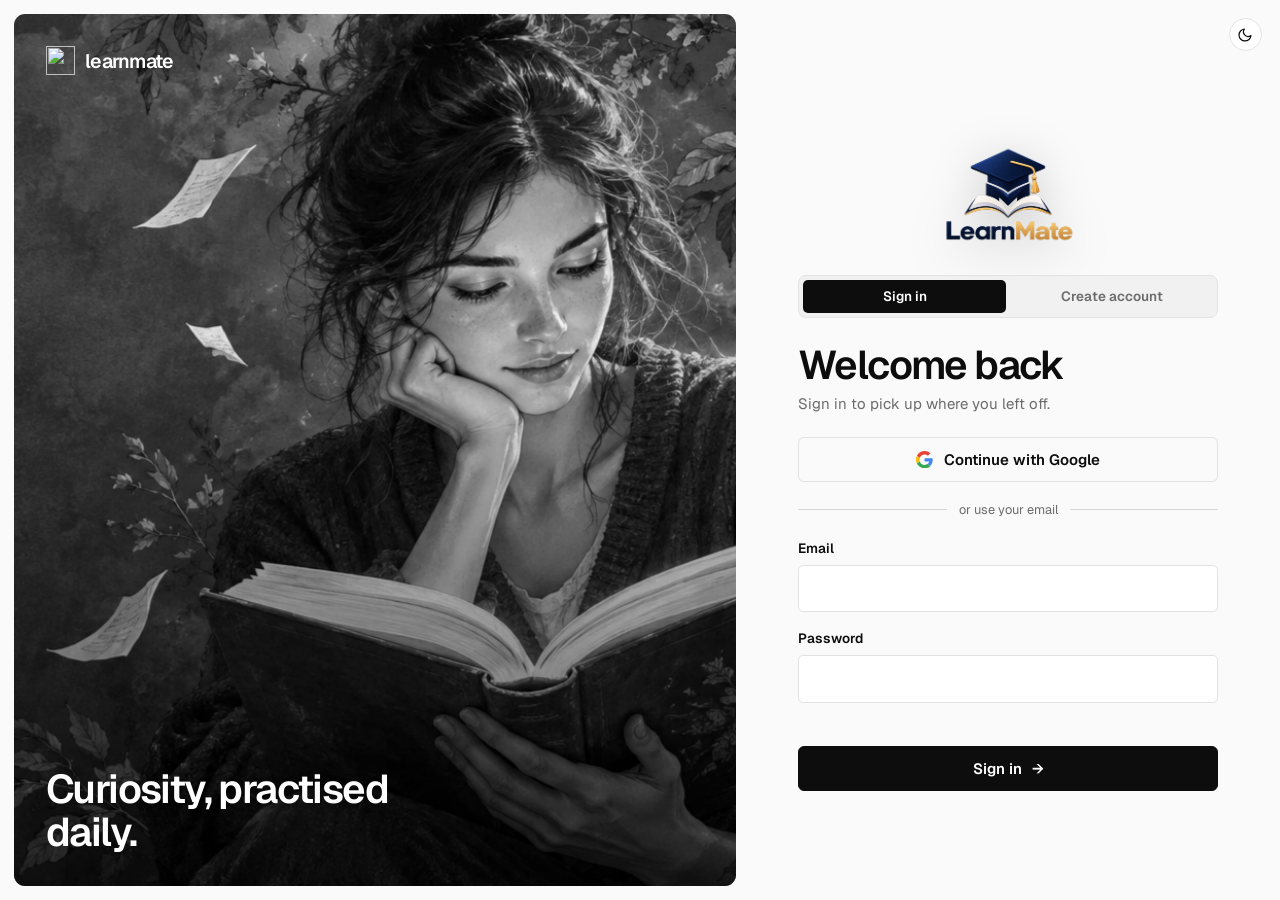
==== app.html @ 54945e50 "my fork for the webapp" ====
<!doctype html>
<html lang="en" data-theme="adult">
<head>
<meta charset="utf-8"><meta name="viewport" content="width=device-width,initial-scale=1">
<title>LearnMate</title>
<link rel="preconnect" href="https://fonts.googleapis.com"><link rel="preconnect" href="https://fonts.gstatic.com" crossorigin>
<link href="https://fonts.googleapis.com/css2?family=Bricolage+Grotesque:opsz,wght@12..96,500..800&family=Fredoka:wght@500..700&family=Geist:wght@400..700&family=Nunito:wght@600;700;800&display=swap" rel="stylesheet">
<link rel="stylesheet" href="themes.css">
<link rel="icon" type="image/png" href="assets/logo-mark.png">
<script src="theme.js"></script>
<script src="auth.js"></script>
<script>{const m=location.hash.match(/lm=([^&]+)/);if(m){try{Auth.adopt(JSON.parse(decodeURIComponent(m[1])))}catch(e){}history.replaceState(null,'',location.pathname)}}
const S=Auth.current();if(!S)location.replace('auth.html');else document.documentElement.dataset.theme=S.ageGroup;</script>
<style>
header{position:sticky;top:0;z-index:20;padding:12px 0}
header .wrap{display:flex;align-items:center;justify-content:space-between;gap:14px;padding:10px 14px;border-radius:calc(var(--r) * 1.2)}
[data-theme=adult] header{background:#fafafaee;backdrop-filter:blur(10px);border-bottom:1px solid var(--line);padding:0}[data-theme=adult] header .wrap{border:0;box-shadow:none;background:none;padding:14px 0;border-radius:0}
nav{display:flex;gap:4px}nav a{padding:.45em .9em;border-radius:99px;text-decoration:none;font-weight:600;font-size:.92em;color:var(--mute)}nav a:hover{color:var(--ink);background:var(--soft)}[data-theme=adult] nav a{border-radius:6px}
.right{display:flex;align-items:center;gap:10px}
details{position:relative}summary{list-style:none;cursor:pointer;display:flex;align-items:center;gap:8px}summary::-webkit-details-marker{display:none}
.av{width:38px;height:38px;border-radius:50%;display:grid;place-items:center;font:700 1em var(--fh);background:var(--acc);color:var(--on);overflow:hidden}
[data-theme=kids] .av{background:#ffc83d;color:var(--ink);border:3px solid var(--ink)}[data-theme=teen] .av{background:linear-gradient(135deg,var(--acc),var(--acc2))}.av img{width:100%;height:100%;object-fit:cover}
.menu{position:absolute;right:0;top:calc(100% + 10px);width:250px;padding:16px;z-index:30;background:var(--surf)}[data-theme=teen] .menu{background:#fffffff0}
.menu b{display:block}.menu small{color:var(--mute);display:block;margin-bottom:12px;overflow-wrap:anywhere}.menu .btn{width:100%;margin-top:12px}
.preview{margin:6px 0 18px;padding:12px 16px;display:flex;align-items:center;gap:14px;flex-wrap:wrap;font-weight:600;font-size:.9em}.preview .seg{flex:0 1 330px}
.hero{display:grid;grid-template-columns:1.1fr .9fr;overflow:hidden;margin-bottom:22px;min-height:300px}
.hero .txt{padding:clamp(24px,4vw,48px);display:flex;flex-direction:column;justify-content:center;gap:16px}
.hero h1{font-size:clamp(32px,4.6vw,56px);max-width:13ch}.hero p{color:var(--mute);max-width:40ch}
.hero .pic{position:relative;min-height:240px}.hero .pic img{position:absolute;inset:0;width:100%;height:100%;object-fit:cover}
[data-theme=adult] .hero .txt{padding:0}[data-theme=adult] .preview{margin-top:18px}[data-theme=adult] .hero{background:none;border:0;grid-template-columns:1fr 1fr;gap:40px;align-items:center}[data-theme=adult] .hero .pic{border-radius:10px;overflow:hidden;height:340px}
/* cursor sway: the hero photo leans toward the pointer */
.hero .pic{transform-style:preserve-3d;will-change:transform;transition:transform .16s cubic-bezier(.2,.7,.3,1)}
.hero .pic img,.hero .pic svg{will-change:transform;transition:transform .22s cubic-bezier(.2,.7,.3,1)}
[data-theme=adult] .hero h1{font-size:clamp(36px,5.4vw,68px);max-width:11ch}
[data-theme=teen] .hero .pic:before{content:"";position:absolute;inset:0;z-index:1;background:linear-gradient(90deg,#fffa,transparent 40%)}
[data-theme=kids] .hero{background:#fff}[data-theme=kids] .pic{background:#2f9bff;border-left:3px solid var(--ink)}[data-theme=kids] .pic svg{position:absolute;inset:8% 10%;width:80%;height:84%}
.tiles{display:grid;grid-template-columns:repeat(3,1fr);gap:18px;margin-bottom:22px}
.tile{display:flex;flex-direction:column;gap:4px;padding:22px;text-decoration:none;border-radius:var(--r);border:var(--bw) solid var(--line);background:var(--surf);box-shadow:var(--sh);backdrop-filter:blur(var(--blur));transition:transform .15s}
.tile:hover{transform:translateY(-3px)}.tile svg{width:34px;height:34px;fill:none;stroke:currentColor;stroke-width:1.8;stroke-linejoin:round;stroke-linecap:round;margin-bottom:10px}
.tile b{font:var(--hw) 1.3em var(--fh);letter-spacing:var(--ht)}.tile small{color:var(--mute);font-size:.92em}
[data-theme=adult] .tile{background:none}[data-theme=adult] .tile:hover{background:#fff}
[data-theme=teen] .tile svg{stroke:var(--acc)}
[data-theme=kids] .tile{min-height:170px;justify-content:flex-end;color:var(--ink)}[data-theme=kids] .tile svg{width:56px;height:56px;stroke:var(--ink);stroke-width:2.4;margin-bottom:auto}[data-theme=kids] .tile small{color:var(--ink);opacity:.8}
[data-theme=kids] .tile:nth-child(1){background:#bfe3ff}[data-theme=kids] .tile:nth-child(2){background:#c8f4cf}[data-theme=kids] .tile:nth-child(3){background:#e2d3ff}
[data-theme=kids] .tile:hover{transform:translateY(-4px) rotate(-1deg)}
.stk{display:flex;gap:8px;flex-wrap:wrap}
.grid{display:grid;grid-template-columns:1.25fr 1fr;gap:22px;align-items:stretch}#buddy{display:flex;flex-direction:column}#buddy .chat{flex:1;height:auto;min-height:340px}[data-theme=kids] #circles{background:#efe6ff}.col{display:grid;gap:22px}
.pad{padding:clamp(18px,2.6vw,28px)}.card h2{font-size:1.45em;margin-bottom:4px}.card .sub{color:var(--mute);font-size:.92em;margin-bottom:16px}
.chat{height:340px;overflow:auto;display:flex;flex-direction:column;gap:12px;padding:4px 2px 12px}
.m{max-width:86%;padding:.7em 1em;border-radius:calc(var(--r) * .75);font-size:.95em}
.m.u{align-self:flex-end;background:var(--acc);color:var(--on)}[data-theme=teen] .m.u{background:linear-gradient(120deg,var(--acc),#a257ff)}
.m.b{align-self:flex-start;background:var(--soft);border:var(--bw) solid var(--line)}[data-theme=kids] .m.b{background:#e6f3ff}
.send{display:flex;gap:10px}.send input{flex:1;font:inherit;color:var(--ink);background:var(--surf);border:var(--bw) solid var(--line);border-radius:calc(var(--r) * .7);padding:.75em 1em;min-width:0}
[data-theme=teen] .send input{border-radius:99px;background:#fffc;border-color:#fff}[data-theme=kids] .send input{border-radius:99px}
.send input:focus{outline:0;border-color:var(--acc)}
.tabs{margin-bottom:16px}.ex h3{font-size:1.25em;margin-bottom:6px}.ex p{color:var(--mute);font-size:.93em}
.prompt{margin:14px 0;padding:14px 16px;border-radius:calc(var(--r) * .6);background:var(--soft);border-left:4px solid var(--acc);font-weight:600}[data-theme=kids] .prompt{background:#e9fbe9;border:3px solid var(--ink);border-left-width:3px}
.bar{height:8px;border-radius:9px;background:var(--soft);border:var(--bw) solid var(--line);overflow:hidden;margin:14px 0 6px}[data-theme=kids] .bar{height:16px}
.bar i{display:block;height:100%;background:var(--acc);transition:width .5s}[data-theme=teen] .bar i{background:linear-gradient(90deg,var(--acc),var(--acc2))}[data-theme=kids] .bar i{background:#3bc47e}
.meta{display:flex;justify-content:space-between;color:var(--mute);font-size:.85em;margin-bottom:14px}
.circle{display:flex;align-items:center;justify-content:space-between;gap:14px;padding:14px 0;border-top:1px solid color-mix(in srgb,var(--ink) 12%,transparent)}.circle:first-of-type{border-top:0}
.circle b{display:block;line-height:1.3}.circle small{color:var(--mute)}.circle .btn{padding:.5em 1em;font-size:.88em;flex:none}
.circle .btn[aria-pressed=true]{background:transparent;color:var(--acc);border:var(--bw) solid var(--acc);box-shadow:none}
.grid{grid-template-columns:minmax(0,720px);justify-content:center}.col{display:contents}.win-on{animation:in .25s ease}@keyframes in{from{opacity:0;transform:translateY(8px)}}
nav a[aria-current=true]{background:var(--acc);color:var(--on)}[data-theme=teen] nav a[aria-current=true]{background:#fff;color:var(--acc)}[data-theme=kids] nav a[aria-current=true]{background:var(--acc2);color:#fff}
.brand-mark{width:34px;height:34px;object-fit:contain;display:block}
@media(max-width:900px){.tiles{grid-template-columns:1fr}[data-theme=kids] .tile{min-height:0;flex-direction:row;align-items:center;flex-wrap:wrap;gap:4px 14px}[data-theme=kids] .tile svg{width:40px;height:40px;margin:0}nav{display:flex!important;gap:0}nav a{padding:.4em .6em;font-size:.8em}.brand{font-size:1.1em}.grid,.hero,[data-theme=adult] .hero{grid-template-columns:1fr}nav{display:none}.hero h1{max-width:none}[data-theme=kids] .pic{border-left:0;border-top:3px solid var(--ink)}}
</style>
</head>
<body>
<header><div class="wrap card">
  <a class="brand" href="app.html"><img src="assets/logo-mark.png" alt="" class="brand-mark" aria-hidden="true">learnmate</a>
  <nav aria-label="Windows"><a href="#home" data-w="home">Home</a><a href="#buddy" data-w="buddy">Buddy</a><a href="#practice" data-w="practice">Practice</a><a href="#circles" data-w="circles">Circles</a></nav>
  <div class="right"><button class="theme-toggle" data-theme-toggle type="button" aria-pressed="false" aria-label="Switch to dark mode" title="Dark mode"><svg class="ic-moon" viewBox="0 0 24 24" aria-hidden="true"><path d="M21 12.8A9 9 0 1 1 11.2 3a7 7 0 0 0 9.8 9.8Z"/></svg><svg class="ic-sun" viewBox="0 0 24 24" aria-hidden="true"><circle cx="12" cy="12" r="4"/><path d="M12 2v2M12 20v2M4.9 4.9l1.4 1.4M17.7 17.7l1.4 1.4M2 12h2M20 12h2M4.9 19.1l1.4-1.4M17.7 6.3l1.4-1.4"/></svg></button><details><summary aria-label="Account menu"><span class="av" id="av"></span></summary>
    <div class="menu card"><b id="mn"></b><small id="me"></small><span class="chip" id="mg"></span>
      <button class="btn ghost" id="out" type="button">Sign out</button></div></details></div>
</div></header>

<main class="wrap" style="padding-bottom:64px">
  <div class="card preview" id="preview" hidden><span>Admin preview</span>
    <div class="seg" role="group" aria-label="Preview as"><button data-g="kids">Under 10</button><button data-g="teen">10 to 19</button><button data-g="adult">20+</button></div></div>

  <section class="hero card" id="home" aria-labelledby="hi">
    <div class="txt"><h1 id="hi"></h1><p id="sub"></p>
      <div class="stk"><a class="btn" href="#buddy" data-w="buddy" id="cta"></a></div></div>
    <div class="pic" aria-hidden="true">
      <img class="art-adult" src="assets/hero-wide.webp" alt=""><img class="art-teen" src="assets/astronaut-generated.webp" alt="">
      <svg class="art-kids" viewBox="0 0 200 200"><path d="M40 52 62 20l22 28M116 48l22-28 22 32" fill="#ffc83d" stroke="#2b2350" stroke-width="5" stroke-linejoin="round"/><ellipse cx="100" cy="112" rx="78" ry="74" fill="#ffc83d" stroke="#2b2350" stroke-width="5"/><circle cx="72" cy="98" r="24" fill="#fff" stroke="#2b2350" stroke-width="5"/><circle cx="128" cy="98" r="24" fill="#fff" stroke="#2b2350" stroke-width="5"/><circle cx="76" cy="100" r="10" fill="#2b2350"/><circle cx="124" cy="100" r="10" fill="#2b2350"/><path d="M88 128h24l-12 18z" fill="#ff5d3a" stroke="#2b2350" stroke-width="5" stroke-linejoin="round"/><path d="M60 168q40 22 80 0" fill="none" stroke="#2b2350" stroke-width="5" stroke-linecap="round"/></svg>
    </div>
  </section>

  <section class="tiles" id="tiles" aria-label="Where to go">
    <a class="tile" href="#buddy" data-w="buddy"><svg viewBox="0 0 24 24"><path d="M4 5h16v11H9l-5 4z"/></svg><b></b><small></small></a>
    <a class="tile" href="#practice" data-w="practice"><svg viewBox="0 0 24 24"><path d="M13 3 5 14h6l-1 7 8-11h-6z"/></svg><b></b><small></small></a>
    <a class="tile" href="#circles" data-w="circles"><svg viewBox="0 0 24 24"><circle cx="8" cy="9" r="3"/><circle cx="17" cy="10" r="2.5"/><path d="M2 20c0-4 3-6 6-6s6 2 6 6M15 15c3-1 7 0 7 5"/></svg><b></b><small></small></a>
  </section>

  <div class="grid">
    <section class="card pad" id="buddy" aria-labelledby="bt">
      <h2 id="bt"></h2><p class="sub" id="bs"></p>
      <div class="chat" id="chat" aria-live="polite"></div>
      <form class="send" id="sendf"><input id="q" aria-label="Your question" autocomplete="off"><button class="btn" type="submit" id="sendb"></button></form>
    </section>
    <div class="col">
      <section class="card pad" id="practice" aria-labelledby="pt">
        <h2 id="pt">Practice room</h2><p class="sub">A two-minute rep builds a habit.</p>
        <div class="seg tabs" role="tablist" aria-label="Skill" id="tabs"></div>
        <div class="ex" aria-live="polite"><h3 id="xt"></h3><p id="xd"></p><div class="prompt" id="xp"></div></div>
        <div class="bar"><i id="pb" style="width:18%"></i></div><div class="meta"><span id="pp">18%</span><span id="rc">0 reps today</span></div>
        <button class="btn" id="rep" type="button">Mark one rep done</button>
      </section>
      <section class="card pad" id="circles" aria-labelledby="ct">
        <h2 id="ct">Study circles</h2><p class="sub">Small groups around one big question.</p>
        <div class="circle"><div><b>Could plants recognise their neighbours?</b><small>Science · 18 people</small></div><button class="btn ghost" aria-pressed="false">Join</button></div>
        <div class="circle"><div><b>Design a city that makes room for daydreaming</b><small>Creative · 12 people</small></div><button class="btn ghost" aria-pressed="false">Join</button></div>
        <div class="circle"><div><b>Explain a hard idea without its jargon</b><small>Study · 9 people</small></div><button class="btn ghost" aria-pressed="false">Join</button></div>
      </section>
    </div>
  </div>
</main>

<script>
const $=s=>document.querySelector(s),$$=s=>[...document.querySelectorAll(s)];
const first=S.name.split(' ')[0],hr=new Date().getHours(),tod=hr<12?'morning':hr<18?'afternoon':'evening';
const COPY={
 kids:{hi:`Hi, ${first}! Ready to wonder?`,sub:'Ask me anything. I’ll explain it in a super simple way.',cta:'Ask Mimo',nav:['Home','Ask Mimo','Games','Clubs'],tl:[['Ask Mimo','Ask me anything!'],['Brain games','Quick, fun puzzles'],['Clubs','Join your friends']],pt:'Brain games',ps:'A tiny game a day makes your brain strong.',ct:'Clubs',cs:'Pick a club and think together.',bt:'Chat with Mimo',bs:'Mimo loves big questions.',ph:'Type a question…',send:'Ask',first:'Hi! I’m Mimo. What do you want to know about today?',reply:q=>`Good question! “${q}” is something we can explore together. (Mimo is just a preview for now, so real answers are coming soon.)`},
 teen:{hi:`Hey ${first}, what’s on your mind?`,sub:'Ask a question, try a thinking skill, or find people chewing on the same thing.',cta:'Start a chat',nav:['Home','Ask','Practice','Circles'],tl:[['Ask','Get a clear explanation'],['Practice','Level up a skill'],['Circles','Find your people']],pt:'Practice room',ps:'A two-minute rep builds a habit.',ct:'Study circles',cs:'Small groups around one big question.',bt:'Your learning buddy',bs:'Ask anything. Follow the why.',ph:'Ask your next why…',send:'Send',first:'Hey! Ask me something you’ve always wondered about.',reply:q=>`Interesting one. “${q}” could break down into a clear explanation, an example, and a next question. This is a front-end preview, so real answers come later.`},
 adult:{hi:`Good ${tod}, ${first}.`,sub:'Pick up where you left off, or ask something new.',cta:'New question',nav:['Home','Ask','Practice','Circles'],tl:[['Ask','Get a clear answer'],['Practice','Two-minute reps'],['Circles','Join a discussion']],pt:'Practice room',ps:'A two-minute rep builds a habit.',ct:'Study circles',cs:'Small groups around one big question.',bt:'Learning buddy',bs:'Clear explanations, one question at a time.',ph:'Ask a question',send:'Send',first:'What would you like to understand today?',reply:q=>`This is a front-end preview. A full response to “${q}” would give a concise explanation, a worked example, and a suggested next question.`}};
const SK={focus:['Focus','Stay with one good question.','Choose something you want to understand. Write what you know, then name the part that still feels blurry.','What do I know? What am I still wondering?'],
 explain:['Explain','Make a hard idea feel simple.','Pick something you recently learned and explain it in everyday words.','Can I explain it without the textbook’s key terms?'],
 invent:['Invent','Give the ordinary a new job.','Choose a familiar object and imagine three surprising uses for it.','What else could this become if its usual job vanished?'],
 listen:['Listen','Understand before you answer.','Restate a view you disagree with, fairly, then add one question.','Would they recognise their idea in my summary?']};
const SKK={focus:['Focus','Think hard about one thing.','Pick one thing you want to know. Say what you know, then what you still wonder.','What do I know? What do I wonder?'],explain:['Explain','Teach it to a friend.','Think of something you learned. Explain it in your own words, like you’re teaching a friend.','Can I say it in simple words?'],invent:['Invent','Give a thing a new job.','Pick something at home. Think of 3 silly new ways to use it!','What else could a spoon be?'],listen:['Listen','Listen first, then answer.','Hear what someone says. Say it back to them before you answer.','Did I get what they meant?']};
const SKA=JSON.parse(JSON.stringify(SK));
function setSkills(){const src=g==='kids'?SKK:SKA;Object.keys(SK).forEach(k=>SK[k]=src[k]);$$('#tabs button').forEach(b=>b.textContent=SK[b.dataset.k][0]);const on=$('#tabs [aria-selected=true]');if(on)on.click()}
let reps=0,pct=18,chatHist=[],g;
function render(){
  g=Auth.current().ageGroup;document.documentElement.dataset.theme=g;const c=COPY[g];
  $('#hi').textContent=c.hi;$('#sub').textContent=c.sub;$('#cta').textContent=c.cta;$('#bt').textContent=c.bt;$('#bs').textContent=c.bs;
  $('#q').placeholder=c.ph;$('#sendb').textContent=c.send;$$('nav a').forEach((a,i)=>a.textContent=c.nav[i]);$$('.tile').forEach((t,i)=>{t.querySelector('b').textContent=c.tl[i][0];t.querySelector('small').textContent=c.tl[i][1]});$('#pt').textContent=c.pt;$('#pt').nextElementSibling.textContent=c.ps;$('#ct').textContent=c.ct;$('#ct').nextElementSibling.textContent=c.cs;setSkills();
  $('#chat').innerHTML='';say('b',c.first);chatHist.forEach(([w,t])=>say(w,t));
  $$('#preview [data-g]').forEach(b=>b.setAttribute('aria-pressed',b.dataset.g===g));
}
function say(w,t){const d=document.createElement('div');d.className='m '+w;d.textContent=t;$('#chat').append(d);$('#chat').scrollTop=1e9}
$('#av').innerHTML=S.photo?`<img src="${S.photo}" alt="" referrerpolicy="no-referrer">`:'';if(!S.photo)$('#av').textContent=first[0].toUpperCase();
$('#mn').textContent=S.name;$('#me').textContent=S.email;$('#mg').textContent=S.admin?'Admin':Auth.GROUP_LABEL[S.ageGroup];
$('#out').onclick=()=>{Auth.signOut();location.href='auth.html'};
if(S.admin){$('#preview').hidden=false;$$('#preview [data-g]').forEach(b=>b.onclick=()=>{Auth.setGroup(b.dataset.g);render();$('#mg').textContent='Admin'})}
$('#sendf').onsubmit=e=>{e.preventDefault();const q=$('#q').value.trim();if(!q)return;$('#q').value='';say('u',q);const r=COPY[g].reply(q);chatHist.push(['u',q],['b',r]);setTimeout(()=>say('b',r),450)};
$('#tabs').innerHTML=Object.entries(SK).map(([k,v],i)=>`<button role="tab" data-k="${k}" aria-selected="${!i}">${v[0]}</button>`).join('');
const tabs=$$('#tabs button');tabs.forEach((b,i)=>{b.onclick=()=>{tabs.forEach(x=>x.setAttribute('aria-selected',x===b));const s=SK[b.dataset.k];$('#xt').textContent=s[1];$('#xd').textContent=s[2];$('#xp').textContent=s[3]};
 b.onkeydown=e=>{if(e.key==='ArrowRight'||e.key==='ArrowLeft'){e.preventDefault();const n=tabs[(i+(e.key==='ArrowRight'?1:-1)+tabs.length)%tabs.length];n.focus();n.click()}}});tabs[0].click();
$('#rep').onclick=()=>{pct=Math.min(100,pct+8);reps++;$('#pb').style.width=pct+'%';$('#pp').textContent=pct+'%';$('#rc').textContent=reps+(reps===1?' rep today':' reps today');$('#rep').textContent=pct===100?'Practice complete':'Rep saved. Keep going'};
$$('.circle .btn').forEach(b=>b.onclick=()=>{const on=b.getAttribute('aria-pressed')!=='true';b.setAttribute('aria-pressed',on);b.textContent=on?'Joined':'Join'});
const WIN=['home','buddy','practice','circles'],all=()=>WIN.map(w=>$('#'+w));
function go(w){if(!WIN.includes(w))w='home';$('#tiles').hidden=w!=='home';all().forEach(e=>{const on=e.id===w;e.hidden=!on;if(on){e.classList.remove('win-on');void e.offsetWidth;e.classList.add('win-on')}});
 $$('nav a').forEach(a=>a.setAttribute('aria-current',a.dataset.w===w));window.scrollTo(0,0);if(w==='buddy')$('#q').focus({preventScroll:true})}
$$('[data-w]').forEach(a=>a.onclick=e=>{e.preventDefault();history.replaceState(null,'','#'+a.dataset.w);go(a.dataset.w)});
window.addEventListener('hashchange',()=>go(location.hash.slice(1)));go(location.hash.slice(1));
/* Cursor sway: the hero photo tilts and drifts toward the pointer, its artwork counter-moves for depth. */
if(!matchMedia('(prefers-reduced-motion: reduce)').matches){
  $$('.hero .pic').forEach(el=>{
    const art=$$('.hero .pic img,.hero .pic svg'),tilt=4,drift=4;
    let px=0,py=0,raf=0;
    const draw=()=>{
      raf=0;
      el.style.transform=`perspective(900px) translate3d(${(px*drift).toFixed(2)}px,${(py*drift).toFixed(2)}px,0) rotateX(${(py*tilt).toFixed(2)}deg) rotateY(${(-px*tilt).toFixed(2)}deg)`;
      art.forEach(a=>a.style.transform=`translate3d(${(-px*drift*1.4).toFixed(2)}px,${(-py*drift*1.4).toFixed(2)}px,0) scale(1.07)`);
    };
    el.addEventListener('pointermove',e=>{
      if(e.pointerType==='touch')return;
      const r=el.getBoundingClientRect();
      px=Math.max(-.5,Math.min(.5,(e.clientX-r.left)/r.width-.5));
      py=Math.max(-.5,Math.min(.5,(e.clientY-r.top)/r.height-.5));
      if(!raf)raf=requestAnimationFrame(draw);
    });
    el.addEventListener('pointerleave',()=>{
      px=py=0;if(raf){cancelAnimationFrame(raf);raf=0}
      el.style.transform='';art.forEach(a=>a.style.transform='');
    });
  });
}
render();
</script>
</body>
</html>
---- themes.css ----
/* LearnMate themes. One component set, three looks, chosen by age: kids (<10), teen (10-19), adult (20+). */
*{box-sizing:border-box}
:root{--fh:'Geist',system-ui,sans-serif;--fb:'Geist',system-ui,sans-serif}
[data-theme=adult]{--bg:#fafafa;--surf:#fff;--ink:#0d0d0d;--mute:#6b6b6b;--line:#e2e2e2;--soft:#f1f1f1;--acc:#0d0d0d;--on:#fff;--acc2:#0d0d0d;--r:8px;--bw:1px;--sh:none;--blur:0px;--hw:600;--ht:-.04em;--base:15px}
[data-theme=teen]{--fh:'Bricolage Grotesque','Geist',sans-serif;--bg:#f4eeff;--surf:#ffffffa6;--ink:#241a4a;--mute:#6a5f8f;--line:#ffffffcc;--soft:#ffffff80;--acc:#6d4bff;--on:#fff;--acc2:#ff6fa5;--r:26px;--bw:1px;--sh:0 18px 50px -20px #6d4bff55;--blur:22px;--hw:700;--ht:-.045em;--base:15.5px}
[data-theme=kids]{--fh:'Fredoka','Nunito',sans-serif;--fb:'Nunito',system-ui,sans-serif;--bg:#fff3cf;--surf:#fff;--ink:#2b2350;--mute:#5b5483;--line:#2b2350;--soft:#fff8e3;--acc:#ff5d3a;--on:#fff;--acc2:#2f9bff;--r:22px;--bw:3px;--sh:0 5px 0 #2b2350;--blur:0px;--hw:600;--ht:-.01em;--base:18px}
html{-webkit-text-size-adjust:100%}[hidden]{display:none!important}
body{margin:0;min-height:100vh;color:var(--ink);background:var(--bg);font:400 var(--base)/1.55 var(--fb);transition:background .5s,color .3s}
[data-theme=teen] body{background:radial-gradient(55% 45% at 8% 0,#ffd3e6,transparent 65%),radial-gradient(50% 45% at 100% 8%,#c9e0ff,transparent 65%),radial-gradient(60% 55% at 50% 105%,#dccbff,transparent 65%),#f6f0ff fixed}
[data-theme=kids] body{background:radial-gradient(#ffd66b 2.5px,transparent 3px) 0 0/30px 30px,#fff3cf}
h1,h2,h3{font-family:var(--fh);font-weight:var(--hw);letter-spacing:var(--ht);line-height:1.05;margin:0}
p{margin:0}a{color:inherit}
:focus-visible{outline:3px solid var(--acc2);outline-offset:3px}
[data-theme=adult] :focus-visible{outline-color:var(--ink)}
.wrap{width:min(1180px,calc(100% - 40px));margin-inline:auto}
.card{background:var(--surf);border:var(--bw) solid var(--line);border-radius:var(--r);box-shadow:var(--sh);backdrop-filter:blur(var(--blur));-webkit-backdrop-filter:blur(var(--blur))}
.btn{display:inline-flex;align-items:center;justify-content:center;gap:10px;border:var(--bw) solid var(--acc);background:var(--acc);color:var(--on);font:600 1em var(--fb);padding:.8em 1.3em;border-radius:calc(var(--r) * .8);cursor:pointer;transition:transform .15s,box-shadow .15s,background .2s;text-decoration:none}
[data-theme=adult] .btn{border-radius:6px}[data-theme=teen] .btn{border-radius:99px;background:linear-gradient(120deg,var(--acc),#a257ff 60%,var(--acc2));border-color:transparent}
[data-theme=kids] .btn{border-color:var(--ink);box-shadow:0 4px 0 var(--ink);border-radius:99px;font-family:var(--fh);font-size:1.05em}
.btn:hover{transform:translateY(-2px)}[data-theme=kids] .btn:active{transform:translateY(3px);box-shadow:0 1px 0 var(--ink)}
.btn.ghost{background:transparent;color:var(--ink);border-color:var(--line)}[data-theme=teen] .btn.ghost{background:#fffc;border-color:#d9ccff}[data-theme=kids] .btn.ghost{background:#fff;border-color:var(--ink)}
[data-theme=adult] .btn.ghost:hover{background:var(--soft)}
.field{display:grid;gap:6px;margin-bottom:16px}.field label{font-weight:600;font-size:.9em}.field small{color:var(--mute);font-size:.82em}
.field input{font:inherit;color:var(--ink);background:var(--surf);border:var(--bw) solid var(--line);border-radius:calc(var(--r) * .6);padding:.75em .95em;width:100%;transition:border .2s,box-shadow .2s}
[data-theme=teen] .field input{background:#ffffffc8;border-color:#d9ccff;border-radius:16px}[data-theme=kids] .field input{border-radius:16px;background:#fff}
.field input:focus{outline:0;border-color:var(--acc);box-shadow:0 0 0 4px color-mix(in srgb,var(--acc) 18%,transparent)}
.field input[aria-invalid=true]{border-color:#d92d20}
.err{color:#b42318;font-size:.88em;min-height:1.3em;margin:-4px 0 10px}[data-theme=kids] .err{font-weight:700}
.chip{display:inline-block;padding:.25em .8em;border-radius:99px;font-size:.82em;font-weight:600;background:var(--soft);border:var(--bw) solid var(--line)}
[data-theme=kids] .chip{background:#ffe27a;border-color:var(--ink)}
.seg{display:flex;gap:4px;padding:4px;border-radius:99px;background:var(--soft);border:var(--bw) solid var(--line)}
[data-theme=adult] .seg{border-radius:8px}
.seg button{flex:1;border:0;background:transparent;font:600 .9em var(--fb);color:var(--mute);padding:.55em 1em;border-radius:99px;cursor:pointer;transition:background .2s,color .2s}
[data-theme=adult] .seg button{border-radius:5px}
.seg button[aria-selected=true],.seg button[aria-pressed=true]{background:var(--acc);color:var(--on)}
[data-theme=teen] .seg button[aria-selected=true]{background:#fff;color:var(--acc);box-shadow:0 4px 14px #6d4bff30}
[data-theme=kids] .seg button[aria-selected=true]{background:var(--acc2);color:#fff}
.brand{display:flex;align-items:center;gap:10px;font:var(--hw) 1.3em var(--fh);letter-spacing:var(--ht);text-decoration:none}
.brand-mark{width:1.5em;height:1.5em;object-fit:contain;display:block}
[data-theme=teen] .brand-mark{filter:drop-shadow(0 2px 4px rgba(0,0,0,.35))}[data-theme=kids] .brand-mark{filter:drop-shadow(0 2px 4px rgba(0,0,0,.3))}
.art-kids,.art-teen,.art-adult{display:none}
[data-theme=kids] .art-kids,[data-theme=teen] .art-teen,[data-theme=adult] .art-adult{display:block}
.art-adult{filter:grayscale(1) contrast(1.06)}
/* ---- Dark mode ----------------------------------------------------------
   data-mode sits beside data-theme, so every age look keeps its accent
   while surfaces, text and borders switch to a low-glare palette. */
[data-mode=dark]{color-scheme:dark}
[data-mode=dark][data-theme=adult]{--bg:#0f1012;--surf:#17181b;--ink:#ededed;--mute:#a3a3a3;--line:#2b2d31;--soft:#202226;--acc:#f2f2f2;--on:#0d0d0d;--acc2:#f2f2f2;--sh:none}
[data-mode=dark][data-theme=teen]{--bg:#120e20;--surf:#221a3ce6;--ink:#f3eeff;--mute:#a89dcb;--line:#ffffff26;--soft:#ffffff12;--acc:#8f7bff;--on:#fff;--acc2:#ff6fa5;--sh:0 18px 50px -20px #00000080}
[data-mode=dark][data-theme=kids]{--bg:#211c3b;--surf:#2c2554;--ink:#fff4da;--mute:#bcb1e1;--line:#8b7fc4;--soft:#382f66;--acc:#ff6b4a;--on:#fff;--acc2:#59a7ff;--sh:0 5px 0 #120f26}
[data-mode=dark][data-theme=teen] body{background:radial-gradient(55% 45% at 8% 0,#43284f,transparent 65%),radial-gradient(50% 45% at 100% 8%,#1d3057,transparent 65%),radial-gradient(60% 55% at 50% 105%,#34275c,transparent 65%),#120e20 fixed}
[data-mode=dark][data-theme=kids] body{background:radial-gradient(#3d3470 2.5px,transparent 3px) 0 0/30px 30px,#211c3b}
[data-mode=dark] .art-adult{filter:grayscale(1) contrast(1.06) brightness(.8)}
[data-mode=dark] .btn.ghost{background:#ffffff0d}
[data-mode=dark][data-theme=teen] .btn.ghost{background:#ffffff12;border-color:#ffffff2e}
[data-mode=dark] .err{color:#ff9a8c}
[data-mode=dark][data-theme=teen] .field input{background:#ffffff10;border-color:#ffffff2e}
[data-mode=dark][data-theme=kids] .chip{background:#453b78;color:var(--ink);border-color:var(--line)}
[data-mode=dark][data-theme=teen] .seg button[aria-selected=true]{background:#ffffff1a;color:#fff;box-shadow:none}
/* app.html surfaces that are hard-coded per age theme */
[data-mode=dark][data-theme=adult] header{background:#0f1012ee;border-bottom-color:var(--line)}
[data-mode=dark][data-theme=teen] .menu{background:#241c3ff2}
[data-mode=dark][data-theme=adult] .tile:hover{background:var(--soft)}
[data-mode=dark][data-theme=teen] .send input{background:#ffffff10;border-color:#ffffff2e}
[data-mode=dark][data-theme=kids] .m.b{background:#332b5e}
[data-mode=dark][data-theme=kids] .prompt{background:#2f2856}
[data-mode=dark][data-theme=kids] .tile:nth-child(1){background:#25455f}
[data-mode=dark][data-theme=kids] .tile:nth-child(2){background:#24452f}
[data-mode=dark][data-theme=kids] .tile:nth-child(3){background:#352a5e}
[data-mode=dark][data-theme=kids] .btn{box-shadow:0 4px 0 #120f26}
[data-mode=dark][data-theme=kids] .btn:active{box-shadow:0 1px 0 #120f26}
[data-mode=dark][data-theme=kids] .brand i,[data-mode=dark][data-theme=kids] .av{color:#2b2350}
[data-mode=dark][data-theme=kids] .hero{background:var(--surf)}
[data-mode=dark][data-theme=kids] .field input{background:var(--surf);color:var(--ink)}
[data-mode=dark][data-theme=kids] .art{background:#1d4f80}
[data-mode=dark][data-theme=kids] nav a[aria-current=true]{color:#20264d}
[data-mode=dark][data-theme=kids] .seg button[aria-selected=true]{color:#20264d}
/* shared toggle button */
.theme-toggle{display:grid;place-items:center;width:2.5em;height:2.5em;flex:none;border-radius:50%;border:var(--bw) solid var(--line);background:var(--surf);color:var(--ink);cursor:pointer;transition:transform .15s,background .2s,color .2s}
.theme-toggle:hover{transform:translateY(-1px)}
.theme-toggle svg{width:1.2em;height:1.2em;fill:none;stroke:currentColor;stroke-width:1.8;stroke-linecap:round;stroke-linejoin:round}
.theme-toggle .ic-sun{display:none}
[data-mode=dark] .theme-toggle .ic-sun{display:block}
[data-mode=dark] .theme-toggle .ic-moon{display:none}
@media (prefers-reduced-motion:reduce){*{transition:none!important;animation:none!important}}
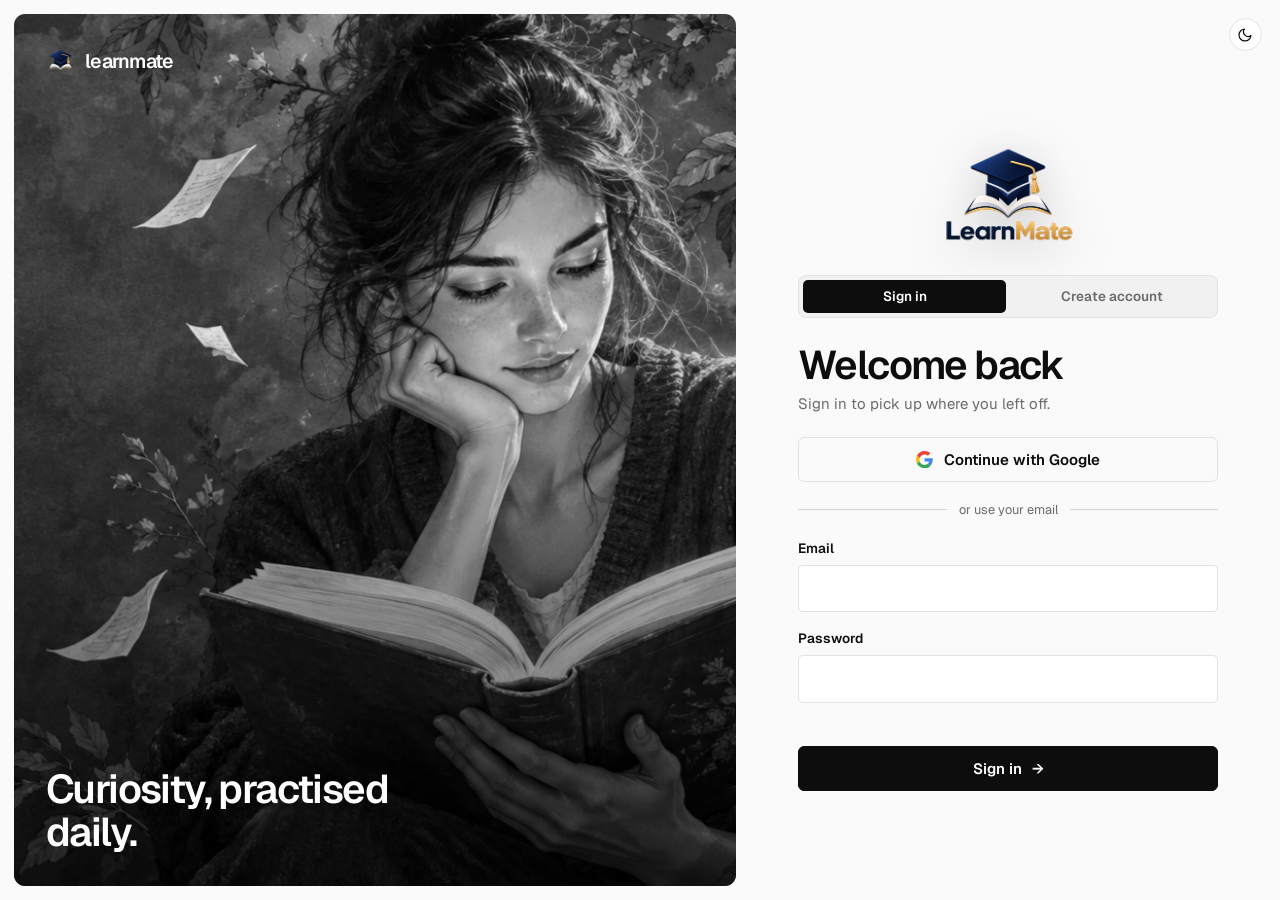
==== commit af15c86a: "better animations and fixes" ====
--- a/app.html
+++ b/app.html
@@ -2,11 +2,17 @@
 <html lang="en" data-theme="adult">
 <head>
 <meta charset="utf-8"><meta name="viewport" content="width=device-width,initial-scale=1">
+<meta name="theme-color" content="#0b6f7a">
 <title>LearnMate</title>
 <link rel="preconnect" href="https://fonts.googleapis.com"><link rel="preconnect" href="https://fonts.gstatic.com" crossorigin>
 <link href="https://fonts.googleapis.com/css2?family=Bricolage+Grotesque:opsz,wght@12..96,500..800&family=Fredoka:wght@500..700&family=Geist:wght@400..700&family=Nunito:wght@600;700;800&display=swap" rel="stylesheet">
 <link rel="stylesheet" href="themes.css">
-<link rel="icon" type="image/png" href="assets/logo-mark.png">
+<link rel="icon" id="favicon-ico" href="favicon.ico" sizes="any">
+<link rel="icon" id="favicon-32" type="image/png" sizes="32x32" href="assets/favicon-32x32.png">
+<link rel="icon" id="favicon-16" type="image/png" sizes="16x16" href="assets/favicon-16x16.png">
+<link rel="icon" id="favicon-mark" type="image/png" href="assets/logo-mark.png">
+<link rel="apple-touch-icon" id="apple-touch-icon" sizes="180x180" href="assets/apple-touch-icon.png">
+<link rel="manifest" href="manifest.json">
 <script src="theme.js"></script>
 <script src="auth.js"></script>
 <script>{const m=location.hash.match(/lm=([^&]+)/);if(m){try{Auth.adopt(JSON.parse(decodeURIComponent(m[1])))}catch(e){}history.replaceState(null,'',location.pathname)}}
